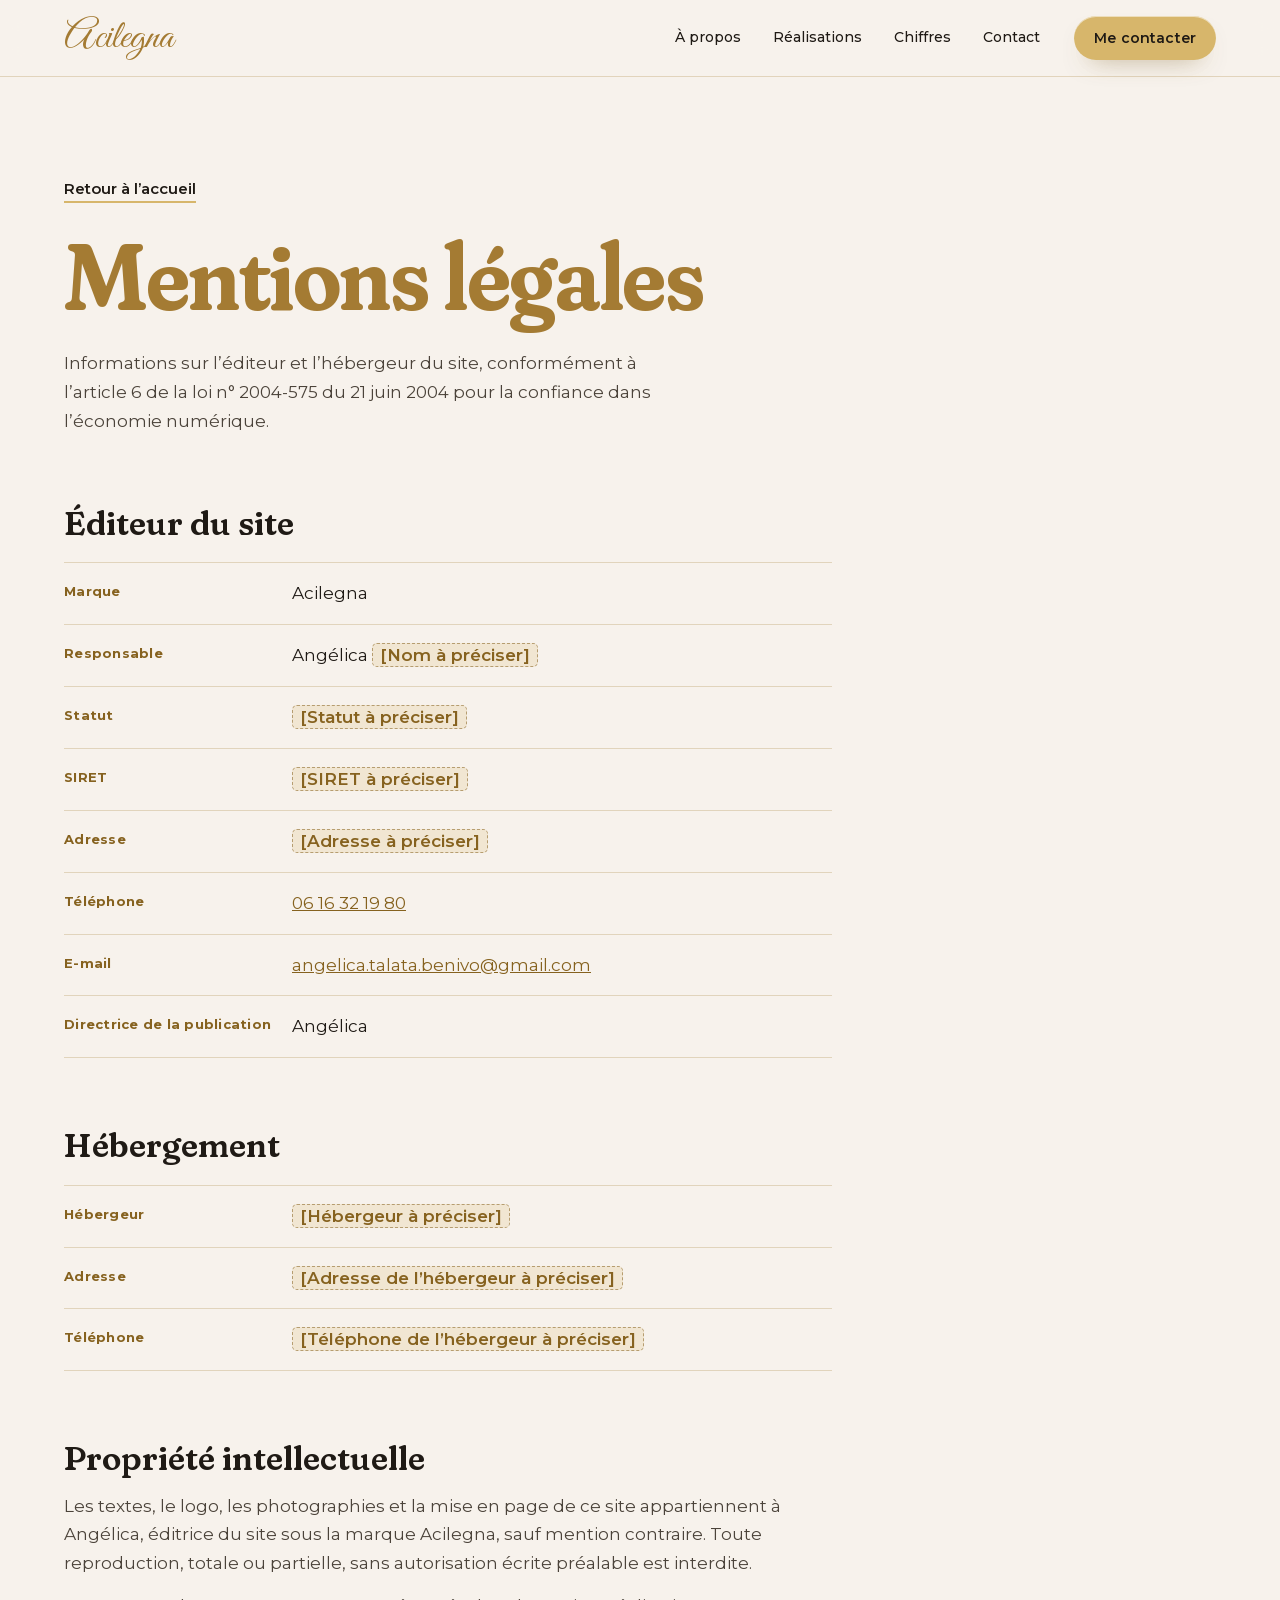
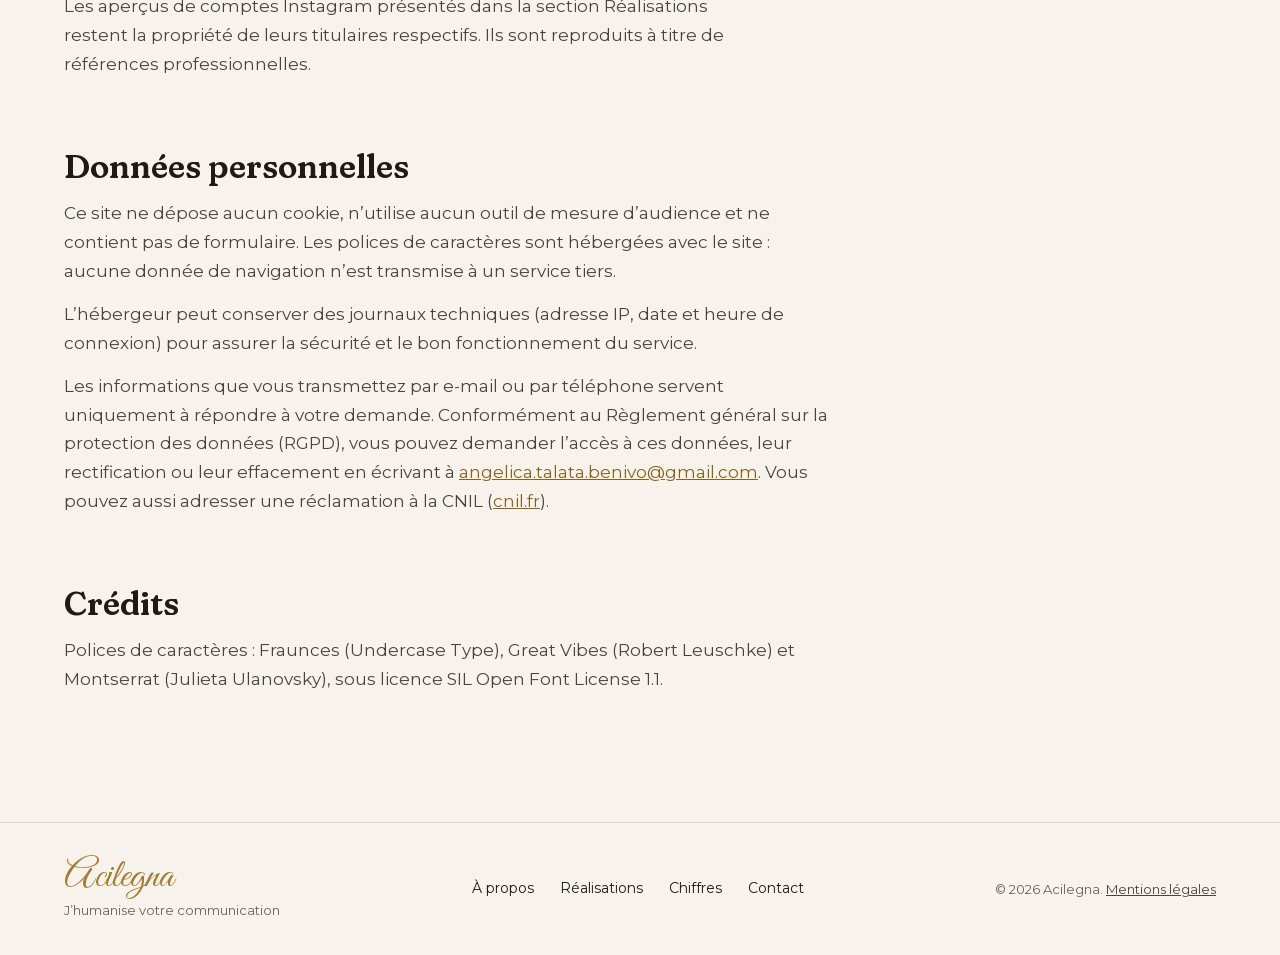
==== site/mentions-legales.html @ 20736555 "Site Acilegna : version de production et maquette de référence - site/ : reproduction de la maquette" ====
<!doctype html>
<html lang="fr">
<head>
<meta charset="utf-8">
<meta name="viewport" content="width=device-width, initial-scale=1">
<title>Mentions légales, Acilegna</title>
<meta name="description" content="Mentions légales du site Acilegna : éditeur, hébergeur, propriété intellectuelle et données personnelles.">
<link rel="canonical" href="https://domaine-a-preciser.example/mentions-legales.html">
<meta name="theme-color" content="#F7F2EC">
<meta property="og:type" content="website">
<meta property="og:locale" content="fr_FR">
<meta property="og:site_name" content="Acilegna">
<meta property="og:title" content="Mentions légales, Acilegna">
<meta property="og:url" content="https://domaine-a-preciser.example/mentions-legales.html">
<meta property="og:image" content="https://domaine-a-preciser.example/assets/img/og-image.jpg">
<meta name="twitter:card" content="summary_large_image">

<link rel="icon" href="favicon.ico" sizes="32x32">
<link rel="icon" href="assets/icons/favicon.svg" type="image/svg+xml">
<link rel="apple-touch-icon" href="assets/icons/apple-touch-icon.png">
<link rel="manifest" href="site.webmanifest">

<link rel="preload" href="assets/fonts/fraunces-latin.woff2" as="font" type="font/woff2" crossorigin>
<link rel="preload" href="assets/fonts/montserrat-latin.woff2" as="font" type="font/woff2" crossorigin>
<link rel="preload" href="assets/fonts/great-vibes-latin.woff2" as="font" type="font/woff2" crossorigin>
<link rel="stylesheet" href="assets/css/acilegna.css">
<script src="assets/js/acilegna.js" defer></script>
</head>
<body>
<div class="ac-root">

<header class="ac-header">
<div class="ac-wrap ac-header-in">
<a class="ac-wordmark" href="index.html">Acilegna</a>
<nav class="ac-nav" aria-label="Navigation principale">
<a href="index.html#a-propos">À propos</a>
<a href="index.html#realisations">Réalisations</a>
<a href="index.html#chiffres">Chiffres</a>
<a href="index.html#contact">Contact</a>
</nav>
<a class="ac-btn ac-btn--sm ac-header-cta" href="index.html#contact">Me contacter</a>
<button class="ac-menu-btn" type="button" aria-expanded="false" aria-controls="ac-menu"><svg width="18" height="18" viewBox="0 0 18 18" aria-hidden="true"><path d="M2 5h14M2 9h14M2 13h14"></path></svg>Menu</button>
</div>
<nav class="ac-menu" id="ac-menu" aria-label="Menu" hidden>
<a href="index.html#a-propos">À propos</a>
<a href="index.html#realisations">Réalisations</a>
<a href="index.html#chiffres">Chiffres</a>
<a href="index.html#contact">Contact</a>
</nav>
</header>

<main class="ac-legal">
<div class="ac-wrap">
<div class="ac-legal-in">
<a class="ac-link" href="index.html">Retour à l’accueil</a>
<h1 class="ac-h2 ac-legal-title">Mentions légales</h1>
<p class="ac-legal-lead">Informations sur l’éditeur et l’hébergeur du site, conformément à l’article&nbsp;6 de la loi n°&nbsp;2004-575 du 21&nbsp;juin 2004 pour la confiance dans l’économie numérique.</p>

<section class="ac-legal-sec" aria-labelledby="ac-legal-editeur">
<h2 id="ac-legal-editeur">Éditeur du site</h2>
<dl class="ac-legal-list">
<div><dt>Marque</dt><dd>Acilegna</dd></div>
<div><dt>Responsable</dt><dd>Angélica <span class="ac-todo">[Nom à préciser]</span></dd></div>
<div><dt>Statut</dt><dd><span class="ac-todo">[Statut à préciser]</span></dd></div>
<div><dt>SIRET</dt><dd><span class="ac-todo">[SIRET à préciser]</span></dd></div>
<div><dt>Adresse</dt><dd><span class="ac-todo">[Adresse à préciser]</span></dd></div>
<div><dt>Téléphone</dt><dd><a href="tel:+33616321980">06 16 32 19 80</a></dd></div>
<div><dt>E-mail</dt><dd><a href="mailto:angelica.talata.benivo@gmail.com">angelica.talata.benivo@gmail.com</a></dd></div>
<div><dt>Directrice de la publication</dt><dd>Angélica</dd></div>
</dl>
</section>

<section class="ac-legal-sec" aria-labelledby="ac-legal-hebergeur">
<h2 id="ac-legal-hebergeur">Hébergement</h2>
<dl class="ac-legal-list">
<div><dt>Hébergeur</dt><dd><span class="ac-todo">[Hébergeur à préciser]</span></dd></div>
<div><dt>Adresse</dt><dd><span class="ac-todo">[Adresse de l’hébergeur à préciser]</span></dd></div>
<div><dt>Téléphone</dt><dd><span class="ac-todo">[Téléphone de l’hébergeur à préciser]</span></dd></div>
</dl>
</section>

<section class="ac-legal-sec" aria-labelledby="ac-legal-propriete">
<h2 id="ac-legal-propriete">Propriété intellectuelle</h2>
<p>Les textes, le logo, les photographies et la mise en page de ce site appartiennent à Angélica, éditrice du site sous la marque Acilegna, sauf mention contraire. Toute reproduction, totale ou partielle, sans autorisation écrite préalable est interdite.</p>
<p>Les aperçus de comptes Instagram présentés dans la section Réalisations restent la propriété de leurs titulaires respectifs. Ils sont reproduits à titre de références professionnelles.</p>
</section>

<section class="ac-legal-sec" aria-labelledby="ac-legal-donnees">
<h2 id="ac-legal-donnees">Données personnelles</h2>
<p>Ce site ne dépose aucun cookie, n’utilise aucun outil de mesure d’audience et ne contient pas de formulaire. Les polices de caractères sont hébergées avec le site&nbsp;: aucune donnée de navigation n’est transmise à un service tiers.</p>
<p>L’hébergeur peut conserver des journaux techniques (adresse IP, date et heure de connexion) pour assurer la sécurité et le bon fonctionnement du service.</p>
<p>Les informations que vous transmettez par e-mail ou par téléphone servent uniquement à répondre à votre demande. Conformément au Règlement général sur la protection des données (RGPD), vous pouvez demander l’accès à ces données, leur rectification ou leur effacement en écrivant à <a href="mailto:angelica.talata.benivo@gmail.com">angelica.talata.benivo@gmail.com</a>. Vous pouvez aussi adresser une réclamation à la CNIL (<a href="https://www.cnil.fr/">cnil.fr</a>).</p>
</section>

<section class="ac-legal-sec" aria-labelledby="ac-legal-credits">
<h2 id="ac-legal-credits">Crédits</h2>
<p>Polices de caractères&nbsp;: Fraunces (Undercase Type), Great Vibes (Robert Leuschke) et Montserrat (Julieta Ulanovsky), sous licence SIL Open Font License&nbsp;1.1.</p>
</section>
</div>
</div>
</main>

<footer class="ac-footer">
<div class="ac-wrap ac-footer-in">
<div>
<a class="ac-wordmark" href="index.html">Acilegna</a>
<p class="ac-footer-tag">J’humanise votre communication</p>
</div>
<nav class="ac-footer-nav" aria-label="Pied de page">
<a href="index.html#a-propos">À propos</a>
<a href="index.html#realisations">Réalisations</a>
<a href="index.html#chiffres">Chiffres</a>
<a href="index.html#contact">Contact</a>
</nav>
<p class="ac-footer-legal">© 2026 Acilegna. <a href="mentions-legales.html" aria-current="page">Mentions légales</a></p>
</div>
</footer>

</div>
</body>
</html>
---- site/assets/css/acilegna.css ----
/* ---------- Polices auto-hébergées (fichiers Google Fonts, licence SIL OFL 1.1) ---------- */
@font-face { font-family: "Fraunces"; font-style: normal; font-weight: 300 800; font-display: swap; src: url(../fonts/fraunces-latin.woff2) format("woff2"); unicode-range: U+0000-00FF, U+0131, U+0152-0153, U+02BB-02BC, U+02C6, U+02DA, U+02DC, U+0304, U+0308, U+0329, U+2000-206F, U+20AC, U+2122, U+2191, U+2193, U+2212, U+2215, U+FEFF, U+FFFD; }
@font-face { font-family: "Fraunces"; font-style: normal; font-weight: 300 800; font-display: swap; src: url(../fonts/fraunces-latin-ext.woff2) format("woff2"); unicode-range: U+0100-02BA, U+02BD-02C5, U+02C7-02CC, U+02CE-02D7, U+02DD-02FF, U+0304, U+0308, U+0329, U+1D00-1DBF, U+1E00-1E9F, U+1EF2-1EFF, U+2020, U+20A0-20AB, U+20AD-20C4, U+2113, U+2C60-2C7F, U+A720-A7FF; }
@font-face { font-family: "Great Vibes"; font-style: normal; font-weight: 400; font-display: swap; src: url(../fonts/great-vibes-latin.woff2) format("woff2"); unicode-range: U+0000-00FF, U+0131, U+0152-0153, U+02BB-02BC, U+02C6, U+02DA, U+02DC, U+0304, U+0308, U+0329, U+2000-206F, U+20AC, U+2122, U+2191, U+2193, U+2212, U+2215, U+FEFF, U+FFFD; }
@font-face { font-family: "Great Vibes"; font-style: normal; font-weight: 400; font-display: swap; src: url(../fonts/great-vibes-latin-ext.woff2) format("woff2"); unicode-range: U+0100-02BA, U+02BD-02C5, U+02C7-02CC, U+02CE-02D7, U+02DD-02FF, U+0304, U+0308, U+0329, U+1D00-1DBF, U+1E00-1E9F, U+1EF2-1EFF, U+2020, U+20A0-20AB, U+20AD-20C4, U+2113, U+2C60-2C7F, U+A720-A7FF; }
@font-face { font-family: "Montserrat"; font-style: normal; font-weight: 400 700; font-display: swap; src: url(../fonts/montserrat-latin.woff2) format("woff2"); unicode-range: U+0000-00FF, U+0131, U+0152-0153, U+02BB-02BC, U+02C6, U+02DA, U+02DC, U+0304, U+0308, U+0329, U+2000-206F, U+20AC, U+2122, U+2191, U+2193, U+2212, U+2215, U+FEFF, U+FFFD; }
@font-face { font-family: "Montserrat"; font-style: normal; font-weight: 400 700; font-display: swap; src: url(../fonts/montserrat-latin-ext.woff2) format("woff2"); unicode-range: U+0100-02BA, U+02BD-02C5, U+02C7-02CC, U+02CE-02D7, U+02DD-02FF, U+0304, U+0308, U+0329, U+1D00-1DBF, U+1E00-1E9F, U+1EF2-1EFF, U+2020, U+20A0-20AB, U+20AD-20C4, U+2113, U+2C60-2C7F, U+A720-A7FF; }

html { scroll-behavior: smooth; }
body { margin: 0; }
a { color: #86621F; }
a:hover { color: #1F1A15; }

/* ---------- Jetons (tokens) ---------- */
.ac-root {
  --creme: #F7F2EC; --ivoire: #FFFDF9; --papier: #F4ECDF;
  --or: #D7B66B; --or-fonce: #C9A55A; --or-titre: #A47B33; --or-texte: #86621F;
  --or-voile: rgba(215, 182, 107, .2); --trait: rgba(164, 123, 51, .26);
  --encre: #1F1A15; --encre-2: #4B433A; --encre-3: #6B6157;
  --f-titre: "Fraunces", Georgia, "Times New Roman", serif;
  --f-script: "Great Vibes", "Snell Roundhand", cursive;
  --f-texte: "Montserrat", system-ui, -apple-system, "Segoe UI", Roboto, sans-serif;
  --wrap: 1240px; --gut: clamp(20px, 5vw, 64px);
  position: relative; overflow-x: clip;
  font-family: var(--f-texte); font-size: 17px; line-height: 1.7;
  color: var(--encre); background: var(--creme);
  -webkit-font-smoothing: antialiased; text-rendering: optimizeLegibility;
}
.ac-root *, .ac-root *::before, .ac-root *::after { box-sizing: border-box; }
:where(.ac-root) :where(h1, h2, h3, p, figure, blockquote, ul, dl, dd) { margin: 0; }
:where(.ac-root) :where(ul) { padding: 0; list-style: none; }
.ac-root ::selection { background: var(--or); color: var(--encre); }
.ac-root :focus-visible { outline: 2px solid var(--or-titre); outline-offset: 3px; border-radius: 6px; }
.ac-root section { scroll-margin-top: 84px; }
.ac-wrap { width: 100%; max-width: calc(var(--wrap) + 2 * var(--gut)); margin: 0 auto; padding-left: var(--gut); padding-right: var(--gut); }
.ac-serif { font-family: var(--f-titre); font-variation-settings: "SOFT" 100, "WONK" 0; }
.ac-script { font-family: var(--f-script); font-weight: 400; line-height: 1; }
.ac-h2 { font-family: var(--f-titre); font-variation-settings: "SOFT" 100, "WONK" 0; font-weight: 650; font-size: clamp(2.6rem, 5.2vw, 4.6rem); line-height: 1; letter-spacing: -.015em; color: var(--or-titre); text-wrap: balance; }
.ac-root picture { display: contents; } /* <picture> n'ajoute aucune boîte : la mise en page reste celle de l'<img> seule */
.ac-todo { padding: 1px 7px; border-radius: 5px; background: var(--or-voile); border: 1px dashed rgba(134, 98, 31, .55); color: var(--or-texte); font-weight: 600; white-space: nowrap; }

/* ---------- Boutons ---------- */
.ac-btn { display: inline-flex; align-items: center; justify-content: center; gap: 10px; min-height: 54px; padding: 0 28px; border: 0; border-radius: 999px; background: var(--or); color: var(--encre); font: 600 15px/1 var(--f-texte); letter-spacing: .01em; text-decoration: none; white-space: nowrap; cursor: pointer; box-shadow: inset 0 1px 0 rgba(255, 255, 255, .55), 0 12px 26px -16px rgba(120, 88, 30, .7); transition: background-color .2s ease, transform .2s ease, box-shadow .2s ease; }
.ac-btn:hover { background: var(--or-fonce); color: var(--encre); transform: translateY(-1px); box-shadow: inset 0 1px 0 rgba(255, 255, 255, .55), 0 18px 32px -16px rgba(120, 88, 30, .75); }
.ac-btn:active { transform: translateY(0); }
.ac-btn--sm { min-height: 44px; padding: 0 20px; font-size: 14px; }
.ac-link { display: inline-flex; align-items: center; min-height: 44px; font-size: 15px; font-weight: 600; color: var(--encre); text-decoration: underline; text-decoration-color: var(--or); text-decoration-thickness: 2px; text-underline-offset: 7px; transition: color .2s ease, text-underline-offset .2s ease; }
.ac-link:hover { color: var(--or-texte); text-underline-offset: 4px; }

/* ---------- En-tête ---------- */
.ac-header { position: sticky; top: 0; z-index: 40; background: rgba(247, 242, 236, .84); -webkit-backdrop-filter: blur(14px) saturate(1.2); backdrop-filter: blur(14px) saturate(1.2); border-bottom: 1px solid var(--trait); }
.ac-header-in { display: flex; align-items: center; gap: 20px; min-height: 76px; }
.ac-wordmark { font-family: var(--f-script); font-size: 40px; line-height: 1; color: var(--or-titre); text-decoration: none; padding: 4px 0; }
.ac-wordmark:hover { color: var(--or-texte); }
.ac-nav { display: flex; gap: 4px; margin-left: auto; }
.ac-nav a { padding: 12px 14px; border-radius: 999px; font-size: 14px; font-weight: 500; color: var(--encre); text-decoration: none; transition: background-color .2s ease, color .2s ease; }
.ac-nav a:hover { color: var(--encre); background: var(--or-voile); }
.ac-menu-btn { display: none; align-items: center; gap: 10px; min-height: 44px; margin-left: auto; padding: 0 16px; border-radius: 999px; border: 1px solid var(--trait); background: var(--ivoire); font: 600 14px/1 var(--f-texte); color: var(--encre); cursor: pointer; }
.ac-menu-btn svg { fill: none; stroke: currentColor; stroke-width: 1.8; stroke-linecap: round; }
.ac-menu { display: grid; padding: 4px var(--gut) 20px; border-top: 1px solid var(--trait); }
.ac-menu a { padding: 14px 0; border-bottom: 1px solid var(--trait); font-family: var(--f-titre); font-variation-settings: "SOFT" 100; font-weight: 500; font-size: 24px; color: var(--encre); text-decoration: none; }

/* ---------- Héros ---------- */
.ac-hero { position: relative; overflow: hidden; }
.ac-hero-grid { display: grid; grid-template-columns: minmax(0, 1.08fr) minmax(0, 1fr); gap: 32px; min-height: 780px; }
.ac-hero-copy { align-self: center; padding: 64px 0 96px; }
.ac-hero-hello { font-size: clamp(2.3rem, 3.6vw, 3.3rem); color: var(--encre); }
.ac-hero-name { margin-top: -.08em; font-family: var(--f-titre); font-variation-settings: "SOFT" 100, "WONK" 0; font-weight: 650; font-size: clamp(4.6rem, 11vw, 9.6rem); line-height: .95; letter-spacing: -.03em; color: var(--or-titre); }
.ac-hero-tagline { margin-top: 22px; font-family: var(--f-titre); font-variation-settings: "SOFT" 100, "WONK" 0; font-weight: 500; font-size: clamp(1.6rem, 2.6vw, 2.3rem); line-height: 1.15; color: var(--encre); }
.ac-hero-lead { margin-top: 18px; max-width: 33rem; font-size: 18px; line-height: 1.65; color: var(--encre-2); text-wrap: pretty; }
.ac-hero-actions { margin-top: 36px; display: flex; flex-wrap: wrap; align-items: center; gap: 14px 30px; }
.ac-hero-visual { position: relative; min-height: 680px; }
.ac-ring-box { position: absolute; z-index: 1; left: 50%; top: 44%; width: min(560px, 94%); aspect-ratio: 1; translate: -50% -50%; }
.ac-ring-box--front { z-index: 3; pointer-events: none; }
.ac-ring-box--front::before { display: none; }
.ac-ring-box::before { content: ""; position: absolute; inset: 8%; border-radius: 50%; background: radial-gradient(closest-side, rgba(255, 253, 249, .95), rgba(255, 253, 249, 0)); }
.ac-ring { position: absolute; inset: 0; border-radius: 50%; border: 2px solid var(--or); box-shadow: inset 0 0 0 8px var(--creme), inset 0 0 0 9.5px var(--or); translate: calc(var(--mx, 0) * -5px) calc(var(--my, 0) * -4px); transition: translate .2s linear; }
.ac-pearls { position: absolute; inset: 0; pointer-events: none; }
.ac-pearls--back { z-index: 1; translate: calc(var(--mx, 0) * -12px) calc(var(--my, 0) * -9px); }
.ac-pearls--front { z-index: 3; translate: calc(var(--mx, 0) * 20px) calc(var(--my, 0) * 15px); }
.ac-pearl { position: absolute; aspect-ratio: 1; border-radius: 50%; scale: 1.45; background: radial-gradient(circle at 34% 30%, #FFF8E4 0 9%, #ECD599 25%, #D3AF5D 58%, #A27A30 100%); box-shadow: 0 1px 2px rgba(110, 80, 25, .32); }
.ac-portrait { position: absolute; z-index: 2; bottom: 0; left: 50%; translate: -50% 0; height: min(700px, 96%); width: auto; max-width: none; aspect-ratio: 567 / 947; filter: drop-shadow(0 20px 30px rgba(80, 60, 30, .16)); }

/* ---------- Clients ---------- */
.ac-clients { position: relative; z-index: 3; background: var(--ivoire); border-top: 1px solid var(--trait); border-bottom: 1px solid var(--trait); }
.ac-clients-in { display: flex; flex-wrap: wrap; align-items: center; gap: 12px 44px; padding-top: 26px; padding-bottom: 26px; }
.ac-clients-label { font-size: 13px; font-weight: 600; letter-spacing: .03em; color: var(--encre-3); }
.ac-clients-list { display: flex; flex-wrap: wrap; align-items: center; row-gap: 8px; }
.ac-clients-list li { display: inline-flex; align-items: center; font-family: var(--f-titre); font-variation-settings: "SOFT" 100, "WONK" 0; font-weight: 500; font-size: 21px; line-height: 1.3; color: var(--encre); }
.ac-clients-list li + li::before { content: ""; width: 9px; height: 9px; margin: 0 22px; border-radius: 50%; background: radial-gradient(circle at 34% 30%, #FFF8E4 0 12%, #E2C57F 40%, #A27A30 100%); }

/* ---------- À propos ---------- */
.ac-about { padding: clamp(84px, 11vw, 150px) 0; }
.ac-about-grid { display: grid; grid-template-columns: minmax(0, 7fr) minmax(0, 5fr); gap: clamp(40px, 6vw, 96px); align-items: start; }
.ac-flip { appearance: none; -webkit-appearance: none; display: inline-grid; margin: 0; padding: 0; border: 0; background: none; font: inherit; font-variation-settings: inherit; letter-spacing: inherit; line-height: inherit; color: inherit; cursor: pointer; perspective: 700px; vertical-align: baseline; }
.ac-flip-in { display: grid; transform-style: preserve-3d; transition: transform .75s cubic-bezier(.3, 1.35, .5, 1); }
.ac-flip-face { grid-area: 1 / 1; -webkit-backface-visibility: hidden; backface-visibility: hidden; text-decoration: underline; text-decoration-color: var(--or); text-decoration-thickness: 3px; text-underline-offset: 10px; }
.ac-flip-back { transform: rotateX(180deg); color: var(--encre); }
.ac-flip:hover .ac-flip-in, .ac-flip:focus-visible .ac-flip-in, .ac-flip[aria-pressed="true"] .ac-flip-in { transform: rotateX(180deg); }
.ac-flip-hint { margin-top: 14px; font-size: 1.9rem; color: var(--encre-3); }
.ac-prose { margin-top: 40px; display: grid; gap: 18px; max-width: 38rem; color: var(--encre-2); text-wrap: pretty; }
.ac-quote { margin-top: 40px; padding-top: 30px; border-top: 1px solid var(--trait); max-width: 40rem; }
.ac-quote p { font-family: var(--f-titre); font-variation-settings: "SOFT" 100, "WONK" 0; font-weight: 400; font-size: clamp(1.4rem, 2.2vw, 1.9rem); line-height: 1.38; color: var(--encre); text-wrap: pretty; }
.ac-about-visual { position: relative; margin-top: 24px; aspect-ratio: 5 / 5.6; }
.ac-about-aside { position: absolute; left: 2%; top: 0; font-size: clamp(2.2rem, 3vw, 2.8rem); color: var(--encre); }
.ac-typewriter { position: absolute; left: 0; bottom: 0; width: 100%; height: auto; aspect-ratio: 739 / 600; mix-blend-mode: multiply; }
.ac-stickers { position: absolute; inset: 0; }
.ac-sticker { position: absolute; padding: 9px 16px 10px; border-radius: 4px; background: var(--ivoire); border: 1px solid rgba(164, 123, 51, .22); box-shadow: 0 8px 16px -10px rgba(80, 60, 30, .45); font-size: 14px; font-weight: 600; line-height: 1.3; white-space: nowrap; color: var(--encre); rotate: var(--r, 0deg); transition: rotate .35s cubic-bezier(.3, 1.4, .5, 1), translate .35s ease; }
.ac-sticker::before { content: ""; position: absolute; left: 50%; top: -9px; width: 44px; height: 17px; translate: -50% 0; rotate: -4deg; background: rgba(215, 182, 107, .5); border-left: 1px dashed rgba(255, 255, 255, .6); border-right: 1px dashed rgba(255, 255, 255, .6); }
.ac-sticker:hover { rotate: 0deg; translate: 0 -4px; }

/* ---------- Réalisations ---------- */
.ac-work { position: relative; padding: clamp(84px, 10vw, 140px) 0 clamp(70px, 8vw, 110px); background: #F4ECDF url(../img/texture-papier.jpg) repeat; background-image: image-set(url(../img/texture-papier.avif) type("image/avif"), url(../img/texture-papier.webp) type("image/webp"), url(../img/texture-papier.jpg) type("image/jpeg")); background-size: 512px 512px; border-top: 1px solid var(--trait); }
.ac-work-head { display: grid; grid-template-columns: minmax(0, 1fr) minmax(0, 29rem); gap: 28px 64px; align-items: end; }
.ac-work-titles { position: relative; padding-bottom: clamp(36px, 4vw, 54px); }
.ac-work-title { font-size: clamp(3.2rem, 7.4vw, 6.6rem); }
.ac-work-script { position: absolute; left: clamp(4px, 1vw, 16px); bottom: 0; font-size: clamp(2.4rem, 4.4vw, 4.1rem); color: var(--encre); rotate: -5deg; transform-origin: 0 100%; pointer-events: none; }
.ac-work-intro { color: var(--encre-2); text-wrap: pretty; }
.ac-line { position: relative; margin-top: clamp(64px, 8vw, 104px); }
.ac-rope { position: absolute; left: 0; right: 0; top: 26px; height: 7px; border-radius: 4px; background: repeating-linear-gradient(118deg, #B5966F 0 4px, #8C6E50 4px 6px, #A2835F 6px 10px); box-shadow: 0 5px 6px -3px rgba(70, 50, 30, .3); }
.ac-prints { position: relative; display: grid; grid-template-columns: repeat(5, minmax(0, 1fr)); gap: clamp(18px, 2.4vw, 34px); }
.ac-print { position: relative; padding-top: 6px; }
.ac-pin { position: absolute; left: 50%; top: 0; z-index: 2; width: 22px; height: 62px; translate: -50% 0; filter: drop-shadow(0 3px 2px rgba(60, 40, 20, .3)); }
.ac-print-photo { position: relative; margin-top: 18px; padding: 10px 10px 12px; background: #FFFFFF; box-shadow: 0 2px 4px rgba(60, 45, 25, .1), 0 20px 34px -18px rgba(60, 45, 25, .5); transform-origin: 50% 0; rotate: var(--r, 0deg); }
.ac-print:hover .ac-print-photo { animation: ac-swing 1.3s ease-in-out; }
@keyframes ac-swing { 0% { rotate: var(--r, 0deg); } 22% { rotate: calc(var(--r, 0deg) + 4deg); } 50% { rotate: calc(var(--r, 0deg) - 3deg); } 76% { rotate: calc(var(--r, 0deg) + 1.2deg); } 100% { rotate: var(--r, 0deg); } }
.ac-print-photo img { display: block; width: 100%; height: auto; aspect-ratio: 4 / 5; object-fit: cover; object-position: 50% 0; }
.ac-print figcaption { margin-top: 22px; padding: 0 4px; }
.ac-print-name { font-family: var(--f-titre); font-variation-settings: "SOFT" 100, "WONK" 0; font-weight: 600; font-size: 22px; line-height: 1.15; color: var(--encre); }
.ac-print-goal { margin-top: 8px; font-size: 14px; line-height: 1.55; color: var(--encre-2); }
.ac-print-goal strong { display: block; margin-bottom: 2px; font-size: 12px; font-weight: 700; letter-spacing: .03em; color: var(--or-texte); }

/* ---------- Chiffres ---------- */
.ac-stats { padding: clamp(84px, 10vw, 140px) 0; border-top: 1px solid var(--trait); }
.ac-stats-head { display: flex; flex-wrap: wrap; align-items: end; justify-content: space-between; gap: 18px 48px; }
.ac-stats-intro { max-width: 29rem; color: var(--encre-2); text-wrap: pretty; }
.ac-stats-grid { margin-top: 52px; display: grid; grid-template-columns: repeat(auto-fit, minmax(min(100%, 320px), 1fr)); gap: 24px; }
.ac-stat { display: flex; flex-direction: column; padding: 30px 30px 28px; border-radius: 22px; background: var(--ivoire); border: 1px solid rgba(215, 182, 107, .5); box-shadow: 0 26px 44px -34px rgba(80, 60, 30, .5); }
.ac-stat-client { font-family: var(--f-titre); font-variation-settings: "SOFT" 100, "WONK" 0; font-weight: 600; font-size: 21px; line-height: 1.2; color: var(--encre); }
.ac-stat-main { margin-top: 26px; display: flex; flex-wrap: wrap; align-items: baseline; gap: 6px 12px; }
.ac-stat-num { font-family: var(--f-titre); font-variation-settings: "SOFT" 100, "WONK" 0; font-weight: 650; font-size: clamp(3rem, 4.6vw, 4.3rem); line-height: 1; letter-spacing: -.02em; color: var(--or-titre); }
.ac-stat-unit { font-size: 16px; font-weight: 600; color: var(--encre-2); }
.ac-trend { display: inline-flex; align-items: center; gap: 5px; margin-top: 14px; padding: 6px 11px; border-radius: 999px; background: var(--or-voile); color: var(--or-texte); font-size: 13px; font-weight: 700; line-height: 1; align-self: flex-start; }
.ac-trend svg { fill: none; stroke: currentColor; stroke-width: 1.8; stroke-linecap: round; stroke-linejoin: round; }
.ac-stat-list { margin-top: 24px; padding-top: 20px; border-top: 1px solid var(--trait); display: grid; grid-template-columns: repeat(2, minmax(0, 1fr)); gap: 16px 20px; }
.ac-stat-list dt { font-size: 13px; font-weight: 500; color: var(--encre-3); }
.ac-stat-list dd { margin-top: 4px; display: flex; flex-wrap: wrap; align-items: baseline; gap: 2px 8px; font-family: var(--f-titre); font-variation-settings: "SOFT" 100, "WONK" 0; font-weight: 600; font-size: 25px; line-height: 1.1; color: var(--encre); }
.ac-stat-list dd span { font-family: var(--f-texte); font-size: 12px; font-weight: 700; color: var(--or-texte); }
.ac-stat-best { margin-top: auto; padding-top: 22px; font-size: 14px; line-height: 1.5; color: var(--encre-2); }
.ac-stat-best strong { color: var(--encre); }
.ac-stats-note { margin-top: 26px; font-size: 13px; color: var(--encre-3); }

/* ---------- Contact ---------- */
.ac-contact { padding: clamp(84px, 10vw, 140px) 0; background: var(--ivoire); border-top: 1px solid var(--trait); }
.ac-contact-grid { display: grid; grid-template-columns: minmax(0, 7fr) minmax(0, 4fr); gap: clamp(40px, 6vw, 96px); align-items: center; }
.ac-contact-title { font-size: clamp(3.2rem, 7.4vw, 6.6rem); }
.ac-contact-script { margin-top: 10px; font-size: clamp(2rem, 3.4vw, 3.1rem); line-height: 1.15; color: var(--encre); }
.ac-contact-text { margin-top: 26px; max-width: 34rem; color: var(--encre-2); text-wrap: pretty; }
.ac-contact-list { margin-top: 34px; max-width: 44rem; border-top: 1px solid var(--trait); }
.ac-contact-list li { display: flex; flex-wrap: wrap; align-items: center; gap: 6px 20px; padding: 18px 0; border-bottom: 1px solid var(--trait); }
.ac-contact-k { flex: 0 0 7rem; font-size: 13px; font-weight: 700; letter-spacing: .02em; color: var(--or-texte); }
.ac-contact-v { min-width: 0; font-family: var(--f-titre); font-variation-settings: "SOFT" 100, "WONK" 0; font-weight: 500; font-size: clamp(1.15rem, 1.8vw, 1.45rem); line-height: 1.3; color: var(--encre); text-decoration: none; overflow-wrap: anywhere; }
.ac-contact-v:hover { color: var(--or-texte); }
.ac-copy { margin-left: auto; min-height: 44px; padding: 0 16px; border-radius: 999px; border: 1px solid var(--trait); background: transparent; font: 600 13px/1 var(--f-texte); color: var(--encre-2); cursor: pointer; transition: border-color .2s ease, color .2s ease; }
.ac-copy:hover { border-color: var(--or-titre); color: var(--encre); }
.ac-contact-cta { margin-top: 36px; }
.ac-contact-visual { position: relative; display: grid; place-items: center; }
.ac-contact-visual::before { content: ""; position: absolute; width: min(420px, 100%); aspect-ratio: 1; border-radius: 50%; background: radial-gradient(closest-side, rgba(247, 242, 236, .95), rgba(247, 242, 236, 0)); }
.ac-contact-visual img { position: relative; width: min(305px, 80%); height: auto; }

/* ---------- Pied de page ---------- */
.ac-footer { border-top: 1px solid var(--trait); background: var(--creme); }
.ac-footer-in { display: flex; flex-wrap: wrap; align-items: center; justify-content: space-between; gap: 18px 40px; padding-top: 34px; padding-bottom: 34px; }
.ac-footer-tag { margin-top: 2px; font-size: 13px; color: var(--encre-3); }
.ac-footer-nav { display: flex; flex-wrap: wrap; gap: 2px; }
.ac-footer-nav a { padding: 12px; font-size: 14px; color: var(--encre); text-decoration: none; border-radius: 8px; }
.ac-footer-nav a:hover { background: var(--or-voile); color: var(--encre); }
.ac-footer-legal { font-size: 13px; color: var(--encre-3); }
.ac-footer-legal a { color: var(--encre-2); }

/* ---------- Mentions légales ---------- */
.ac-legal { padding: clamp(56px, 7vw, 96px) 0 clamp(84px, 10vw, 140px); }
.ac-legal-in { max-width: 48rem; }
.ac-legal-title { margin-top: 18px; font-size: clamp(3.2rem, 7.4vw, 6.6rem); }
.ac-legal-lead { margin-top: 26px; max-width: 38rem; color: var(--encre-2); text-wrap: pretty; }
.ac-legal-sec { margin-top: clamp(48px, 6vw, 68px); }
.ac-legal-sec h2 { font-family: var(--f-titre); font-variation-settings: "SOFT" 100, "WONK" 0; font-weight: 600; font-size: clamp(1.6rem, 2.6vw, 2.1rem); line-height: 1.15; color: var(--encre); }
.ac-legal-sec p { margin-top: 14px; color: var(--encre-2); text-wrap: pretty; }
.ac-legal-list { margin-top: 20px; border-top: 1px solid var(--trait); }
.ac-legal-list div { display: grid; grid-template-columns: 13rem minmax(0, 1fr); gap: 4px 20px; padding: 16px 0; border-bottom: 1px solid var(--trait); }
.ac-legal-list dt { font-size: 13px; font-weight: 700; letter-spacing: .02em; line-height: 1.9; color: var(--or-texte); }
.ac-legal-list dd { color: var(--encre); overflow-wrap: anywhere; }

/* ---------- Responsive ---------- */
.ac-menu[hidden] { display: none !important; }
@media (min-width: 761px) { .ac-menu { display: none; } }
@media (max-width: 1023px) {
  .ac-hero-grid { grid-template-columns: minmax(0, 1fr); gap: 0; min-height: 0; }
  .ac-hero-copy { padding: 56px 0 28px; }
  .ac-hero-visual { min-height: 0; height: clamp(440px, 112vw, 660px); }
  .ac-ring-box { top: 46%; width: min(540px, 88%); }
  .ac-portrait { height: 94%; }
  .ac-about-grid, .ac-contact-grid, .ac-work-head { grid-template-columns: minmax(0, 1fr); }
  .ac-about-visual { width: 100%; max-width: 520px; margin: 8px auto 0; }
  .ac-prints { display: flex; gap: 22px; overflow-x: auto; scroll-snap-type: x mandatory; scrollbar-width: none; margin: 0 calc(var(--gut) * -1); padding: 0 var(--gut) 16px; }
  .ac-prints::-webkit-scrollbar { display: none; }
  .ac-print { flex: 0 0 min(68vw, 290px); scroll-snap-align: center; }
  .ac-clients-list { display: grid; grid-template-columns: repeat(3, minmax(0, 1fr)); gap: 8px 16px; width: 100%; }
  .ac-clients-list li::before, .ac-clients-list li + li::before { content: ""; flex: none; width: 8px; height: 8px; margin: 0 10px 0 0; border-radius: 50%; background: radial-gradient(circle at 34% 30%, #FFF8E4 0 12%, #E2C57F 40%, #A27A30 100%); }
  .ac-contact-visual { order: -1; justify-items: start; }
  .ac-contact-visual::before { display: none; }
  .ac-contact-visual img { width: min(220px, 60%); }
}
@media (max-width: 760px) {
  .ac-root { font-size: 16px; }
  .ac-nav, .ac-header-cta { display: none; }
  .ac-menu-btn { display: inline-flex; }
  .ac-header-in { min-height: 68px; }
  .ac-wordmark { font-size: 34px; }
  .ac-hero-actions .ac-btn { width: 100%; }
  .ac-clients-in { gap: 12px; }
  .ac-clients-list { grid-template-columns: repeat(2, minmax(0, 1fr)); }
  .ac-clients-list li { font-size: 17px; }
  .ac-stat { padding: 26px 22px 24px; }
  .ac-contact-k { flex-basis: 100%; }
  .ac-copy { margin-left: 0; }
  .ac-legal-list div { grid-template-columns: minmax(0, 1fr); }
}
@media (prefers-reduced-motion: reduce) {
  html { scroll-behavior: auto; }
  .ac-print:hover .ac-print-photo { animation: none; }
  .ac-flip-in, .ac-sticker, .ac-ring { transition: none; }
  .ac-pearls--back, .ac-pearls--front, .ac-ring { translate: none; }
}
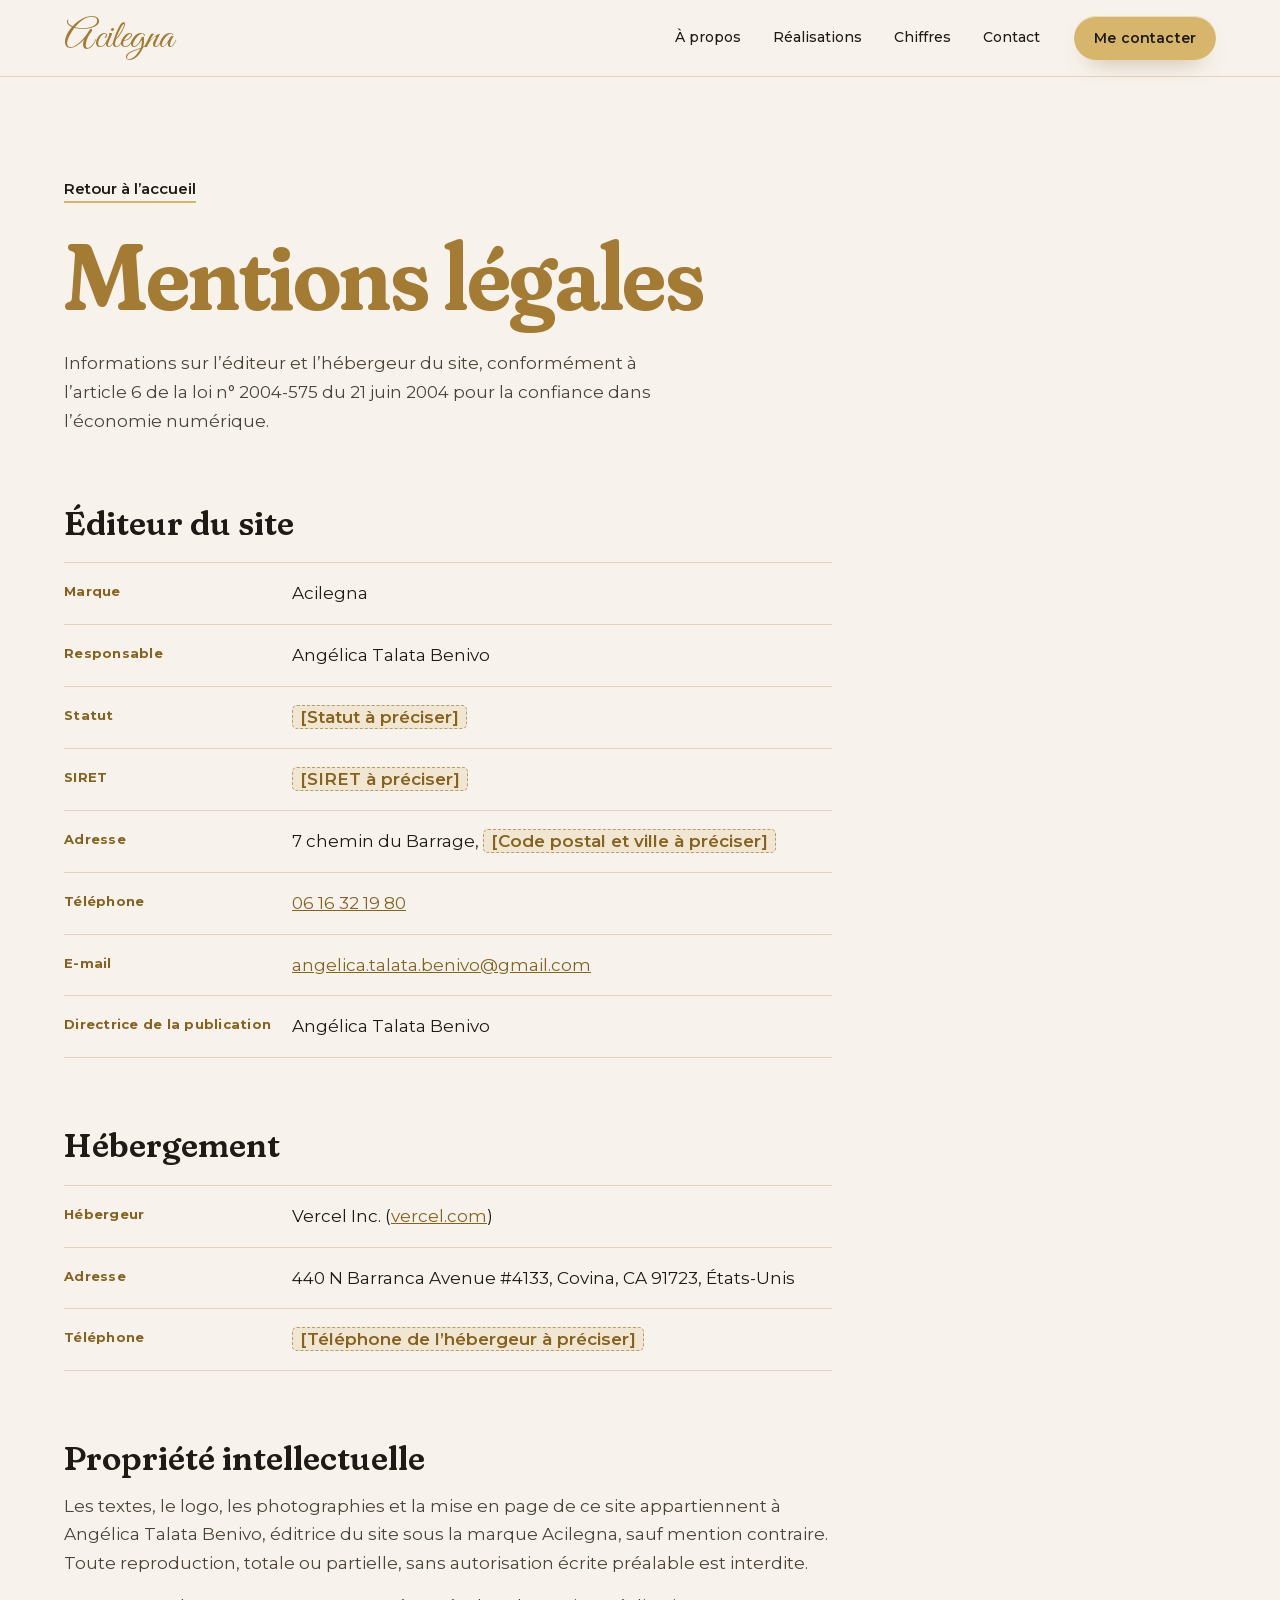
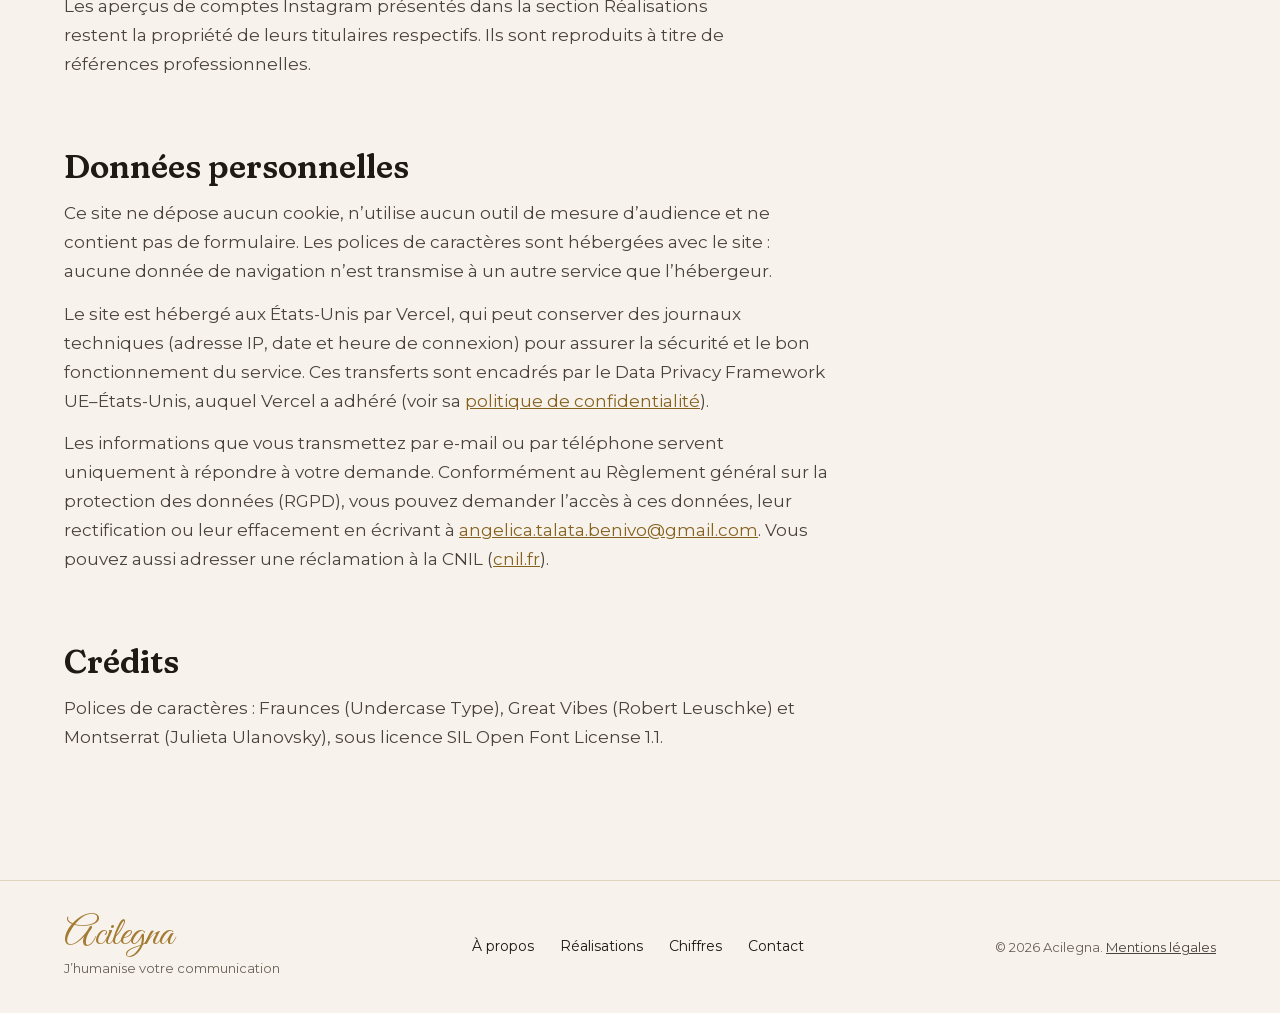
==== commit 0560509b: "Déploiement Vercel et mentions légales complétées - vercel.json : publie site/ (preset Other, sans b" ====
--- a/site/mentions-legales.html
+++ b/site/mentions-legales.html
@@ -31,28 +31,28 @@
 
 <header class="ac-header">
 <div class="ac-wrap ac-header-in">
-<a class="ac-wordmark" href="index.html">Acilegna</a>
+<a class="ac-wordmark" href="/">Acilegna</a>
 <nav class="ac-nav" aria-label="Navigation principale">
-<a href="index.html#a-propos">À propos</a>
-<a href="index.html#realisations">Réalisations</a>
-<a href="index.html#chiffres">Chiffres</a>
-<a href="index.html#contact">Contact</a>
+<a href="/#a-propos">À propos</a>
+<a href="/#realisations">Réalisations</a>
+<a href="/#chiffres">Chiffres</a>
+<a href="/#contact">Contact</a>
 </nav>
-<a class="ac-btn ac-btn--sm ac-header-cta" href="index.html#contact">Me contacter</a>
+<a class="ac-btn ac-btn--sm ac-header-cta" href="/#contact">Me contacter</a>
 <button class="ac-menu-btn" type="button" aria-expanded="false" aria-controls="ac-menu"><svg width="18" height="18" viewBox="0 0 18 18" aria-hidden="true"><path d="M2 5h14M2 9h14M2 13h14"></path></svg>Menu</button>
 </div>
 <nav class="ac-menu" id="ac-menu" aria-label="Menu" hidden>
-<a href="index.html#a-propos">À propos</a>
-<a href="index.html#realisations">Réalisations</a>
-<a href="index.html#chiffres">Chiffres</a>
-<a href="index.html#contact">Contact</a>
+<a href="/#a-propos">À propos</a>
+<a href="/#realisations">Réalisations</a>
+<a href="/#chiffres">Chiffres</a>
+<a href="/#contact">Contact</a>
 </nav>
 </header>
 
 <main class="ac-legal">
 <div class="ac-wrap">
 <div class="ac-legal-in">
-<a class="ac-link" href="index.html">Retour à l’accueil</a>
+<a class="ac-link" href="/">Retour à l’accueil</a>
 <h1 class="ac-h2 ac-legal-title">Mentions légales</h1>
 <p class="ac-legal-lead">Informations sur l’éditeur et l’hébergeur du site, conformément à l’article&nbsp;6 de la loi n°&nbsp;2004-575 du 21&nbsp;juin 2004 pour la confiance dans l’économie numérique.</p>
 
@@ -60,35 +60,35 @@
 <h2 id="ac-legal-editeur">Éditeur du site</h2>
 <dl class="ac-legal-list">
 <div><dt>Marque</dt><dd>Acilegna</dd></div>
-<div><dt>Responsable</dt><dd>Angélica <span class="ac-todo">[Nom à préciser]</span></dd></div>
+<div><dt>Responsable</dt><dd>Angélica Talata Benivo</dd></div>
 <div><dt>Statut</dt><dd><span class="ac-todo">[Statut à préciser]</span></dd></div>
 <div><dt>SIRET</dt><dd><span class="ac-todo">[SIRET à préciser]</span></dd></div>
-<div><dt>Adresse</dt><dd><span class="ac-todo">[Adresse à préciser]</span></dd></div>
+<div><dt>Adresse</dt><dd>7 chemin du Barrage, <span class="ac-todo">[Code postal et ville à préciser]</span></dd></div>
 <div><dt>Téléphone</dt><dd><a href="tel:+33616321980">06 16 32 19 80</a></dd></div>
 <div><dt>E-mail</dt><dd><a href="mailto:angelica.talata.benivo@gmail.com">angelica.talata.benivo@gmail.com</a></dd></div>
-<div><dt>Directrice de la publication</dt><dd>Angélica</dd></div>
+<div><dt>Directrice de la publication</dt><dd>Angélica Talata Benivo</dd></div>
 </dl>
 </section>
 
 <section class="ac-legal-sec" aria-labelledby="ac-legal-hebergeur">
 <h2 id="ac-legal-hebergeur">Hébergement</h2>
 <dl class="ac-legal-list">
-<div><dt>Hébergeur</dt><dd><span class="ac-todo">[Hébergeur à préciser]</span></dd></div>
-<div><dt>Adresse</dt><dd><span class="ac-todo">[Adresse de l’hébergeur à préciser]</span></dd></div>
+<div><dt>Hébergeur</dt><dd>Vercel Inc. (<a href="https://vercel.com/">vercel.com</a>)</dd></div>
+<div><dt>Adresse</dt><dd>440 N Barranca Avenue #4133, Covina, CA 91723, États-Unis</dd></div>
 <div><dt>Téléphone</dt><dd><span class="ac-todo">[Téléphone de l’hébergeur à préciser]</span></dd></div>
 </dl>
 </section>
 
 <section class="ac-legal-sec" aria-labelledby="ac-legal-propriete">
 <h2 id="ac-legal-propriete">Propriété intellectuelle</h2>
-<p>Les textes, le logo, les photographies et la mise en page de ce site appartiennent à Angélica, éditrice du site sous la marque Acilegna, sauf mention contraire. Toute reproduction, totale ou partielle, sans autorisation écrite préalable est interdite.</p>
+<p>Les textes, le logo, les photographies et la mise en page de ce site appartiennent à Angélica Talata Benivo, éditrice du site sous la marque Acilegna, sauf mention contraire. Toute reproduction, totale ou partielle, sans autorisation écrite préalable est interdite.</p>
 <p>Les aperçus de comptes Instagram présentés dans la section Réalisations restent la propriété de leurs titulaires respectifs. Ils sont reproduits à titre de références professionnelles.</p>
 </section>
 
 <section class="ac-legal-sec" aria-labelledby="ac-legal-donnees">
 <h2 id="ac-legal-donnees">Données personnelles</h2>
-<p>Ce site ne dépose aucun cookie, n’utilise aucun outil de mesure d’audience et ne contient pas de formulaire. Les polices de caractères sont hébergées avec le site&nbsp;: aucune donnée de navigation n’est transmise à un service tiers.</p>
-<p>L’hébergeur peut conserver des journaux techniques (adresse IP, date et heure de connexion) pour assurer la sécurité et le bon fonctionnement du service.</p>
+<p>Ce site ne dépose aucun cookie, n’utilise aucun outil de mesure d’audience et ne contient pas de formulaire. Les polices de caractères sont hébergées avec le site&nbsp;: aucune donnée de navigation n’est transmise à un autre service que l’hébergeur.</p>
+<p>Le site est hébergé aux États-Unis par Vercel, qui peut conserver des journaux techniques (adresse IP, date et heure de connexion) pour assurer la sécurité et le bon fonctionnement du service. Ces transferts sont encadrés par le Data Privacy Framework UE–États-Unis, auquel Vercel a adhéré (voir sa <a href="https://vercel.com/legal/privacy-policy">politique de confidentialité</a>).</p>
 <p>Les informations que vous transmettez par e-mail ou par téléphone servent uniquement à répondre à votre demande. Conformément au Règlement général sur la protection des données (RGPD), vous pouvez demander l’accès à ces données, leur rectification ou leur effacement en écrivant à <a href="mailto:angelica.talata.benivo@gmail.com">angelica.talata.benivo@gmail.com</a>. Vous pouvez aussi adresser une réclamation à la CNIL (<a href="https://www.cnil.fr/">cnil.fr</a>).</p>
 </section>
 
@@ -103,14 +103,14 @@
 <footer class="ac-footer">
 <div class="ac-wrap ac-footer-in">
 <div>
-<a class="ac-wordmark" href="index.html">Acilegna</a>
+<a class="ac-wordmark" href="/">Acilegna</a>
 <p class="ac-footer-tag">J’humanise votre communication</p>
 </div>
 <nav class="ac-footer-nav" aria-label="Pied de page">
-<a href="index.html#a-propos">À propos</a>
-<a href="index.html#realisations">Réalisations</a>
-<a href="index.html#chiffres">Chiffres</a>
-<a href="index.html#contact">Contact</a>
+<a href="/#a-propos">À propos</a>
+<a href="/#realisations">Réalisations</a>
+<a href="/#chiffres">Chiffres</a>
+<a href="/#contact">Contact</a>
 </nav>
 <p class="ac-footer-legal">© 2026 Acilegna. <a href="mentions-legales.html" aria-current="page">Mentions légales</a></p>
 </div>
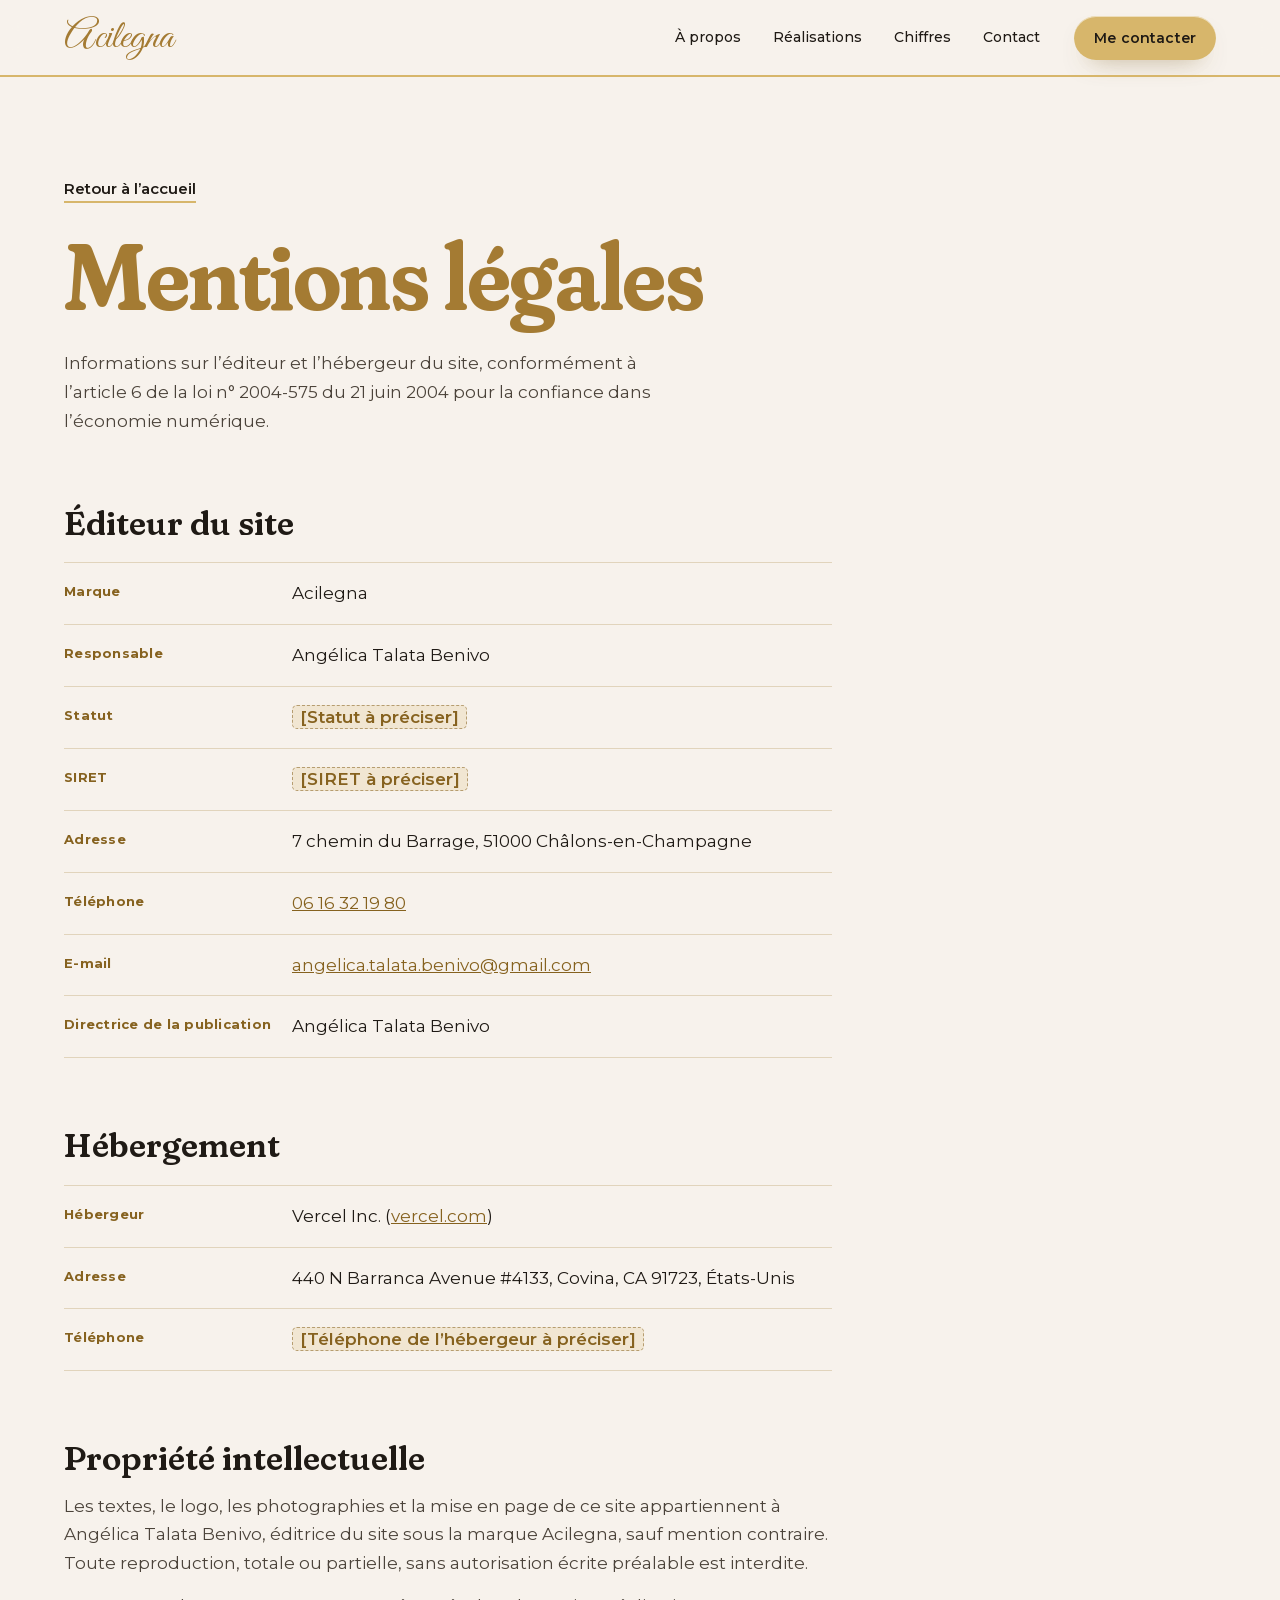
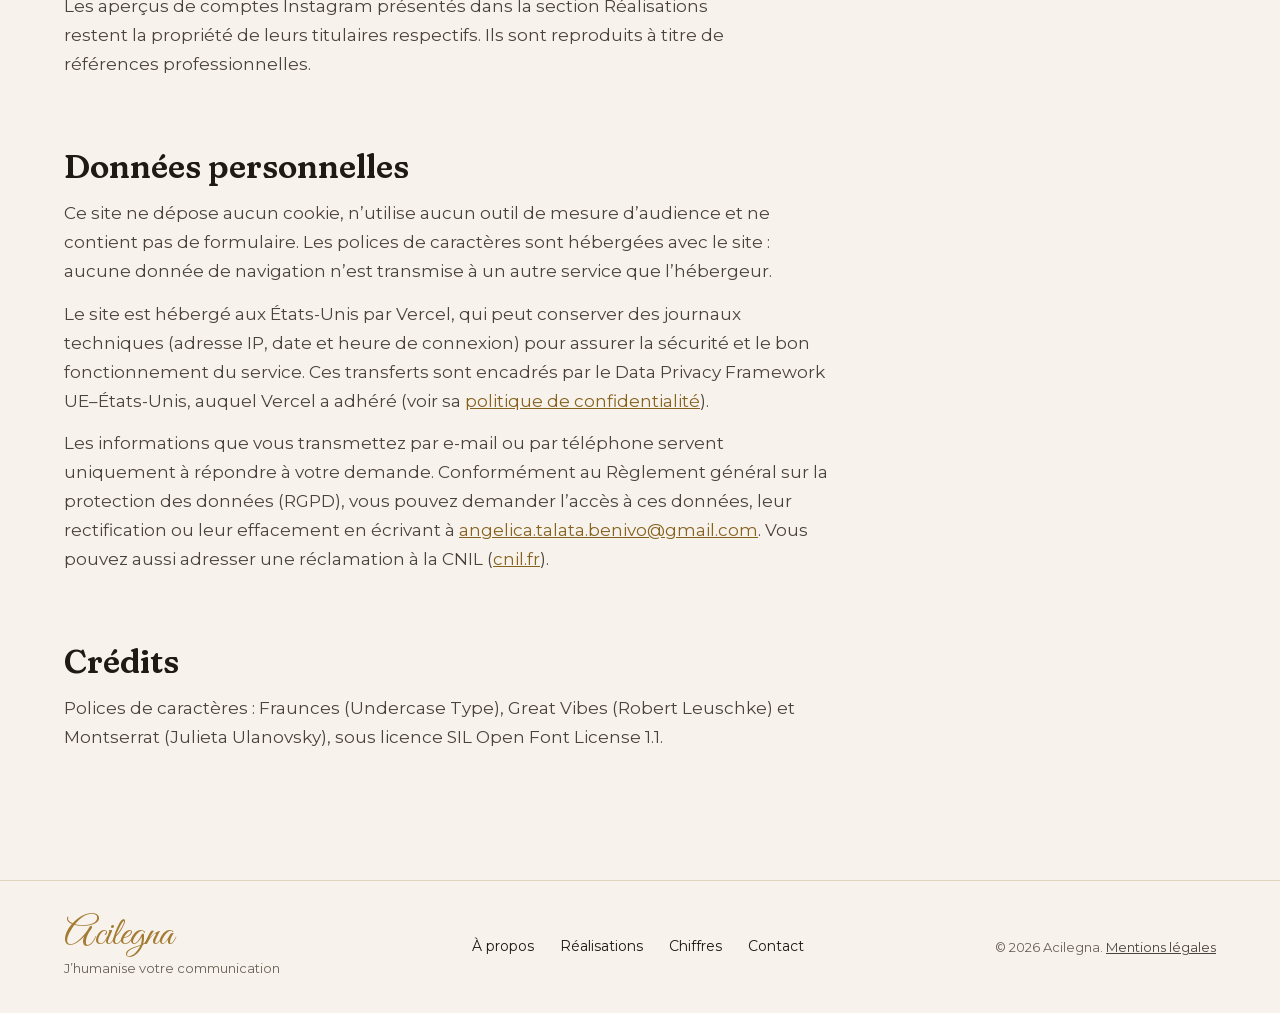
==== commit 12647c2b: "Animations d'arrivée et de défilement, adresse complète de l'éditrice - Héros : écriture de « Salut," ====
--- a/site/mentions-legales.html
+++ b/site/mentions-legales.html
@@ -23,6 +23,10 @@
 <link rel="preload" href="assets/fonts/fraunces-latin.woff2" as="font" type="font/woff2" crossorigin>
 <link rel="preload" href="assets/fonts/montserrat-latin.woff2" as="font" type="font/woff2" crossorigin>
 <link rel="preload" href="assets/fonts/great-vibes-latin.woff2" as="font" type="font/woff2" crossorigin>
+<script>
+/* Animations : activées avant le premier rendu (sauf prefers-reduced-motion), retirées si le script principal ne se charge pas */
+if (!matchMedia('(prefers-reduced-motion: reduce)').matches) { document.documentElement.classList.add('ac-motion'); setTimeout(function () { if (!window.acMotion) document.documentElement.classList.remove('ac-motion'); }, 3000); }
+</script>
 <link rel="stylesheet" href="assets/css/acilegna.css">
 <script src="assets/js/acilegna.js" defer></script>
 </head>
@@ -52,25 +56,25 @@
 <main class="ac-legal">
 <div class="ac-wrap">
 <div class="ac-legal-in">
-<a class="ac-link" href="/">Retour à l’accueil</a>
-<h1 class="ac-h2 ac-legal-title">Mentions légales</h1>
-<p class="ac-legal-lead">Informations sur l’éditeur et l’hébergeur du site, conformément à l’article&nbsp;6 de la loi n°&nbsp;2004-575 du 21&nbsp;juin 2004 pour la confiance dans l’économie numérique.</p>
+<a class="ac-link" href="/" data-reveal="up">Retour à l’accueil</a>
+<h1 class="ac-h2 ac-legal-title" data-reveal>Mentions légales</h1>
+<p class="ac-legal-lead" data-reveal>Informations sur l’éditeur et l’hébergeur du site, conformément à l’article&nbsp;6 de la loi n°&nbsp;2004-575 du 21&nbsp;juin 2004 pour la confiance dans l’économie numérique.</p>
 
-<section class="ac-legal-sec" aria-labelledby="ac-legal-editeur">
+<section data-reveal class="ac-legal-sec" aria-labelledby="ac-legal-editeur">
 <h2 id="ac-legal-editeur">Éditeur du site</h2>
 <dl class="ac-legal-list">
 <div><dt>Marque</dt><dd>Acilegna</dd></div>
 <div><dt>Responsable</dt><dd>Angélica Talata Benivo</dd></div>
 <div><dt>Statut</dt><dd><span class="ac-todo">[Statut à préciser]</span></dd></div>
 <div><dt>SIRET</dt><dd><span class="ac-todo">[SIRET à préciser]</span></dd></div>
-<div><dt>Adresse</dt><dd>7 chemin du Barrage, <span class="ac-todo">[Code postal et ville à préciser]</span></dd></div>
+<div><dt>Adresse</dt><dd>7 chemin du Barrage, 51000 Châlons-en-Champagne</dd></div>
 <div><dt>Téléphone</dt><dd><a href="tel:+33616321980">06 16 32 19 80</a></dd></div>
 <div><dt>E-mail</dt><dd><a href="mailto:angelica.talata.benivo@gmail.com">angelica.talata.benivo@gmail.com</a></dd></div>
 <div><dt>Directrice de la publication</dt><dd>Angélica Talata Benivo</dd></div>
 </dl>
 </section>
 
-<section class="ac-legal-sec" aria-labelledby="ac-legal-hebergeur">
+<section data-reveal class="ac-legal-sec" aria-labelledby="ac-legal-hebergeur">
 <h2 id="ac-legal-hebergeur">Hébergement</h2>
 <dl class="ac-legal-list">
 <div><dt>Hébergeur</dt><dd>Vercel Inc. (<a href="https://vercel.com/">vercel.com</a>)</dd></div>
@@ -79,20 +83,20 @@
 </dl>
 </section>
 
-<section class="ac-legal-sec" aria-labelledby="ac-legal-propriete">
+<section data-reveal class="ac-legal-sec" aria-labelledby="ac-legal-propriete">
 <h2 id="ac-legal-propriete">Propriété intellectuelle</h2>
 <p>Les textes, le logo, les photographies et la mise en page de ce site appartiennent à Angélica Talata Benivo, éditrice du site sous la marque Acilegna, sauf mention contraire. Toute reproduction, totale ou partielle, sans autorisation écrite préalable est interdite.</p>
 <p>Les aperçus de comptes Instagram présentés dans la section Réalisations restent la propriété de leurs titulaires respectifs. Ils sont reproduits à titre de références professionnelles.</p>
 </section>
 
-<section class="ac-legal-sec" aria-labelledby="ac-legal-donnees">
+<section data-reveal class="ac-legal-sec" aria-labelledby="ac-legal-donnees">
 <h2 id="ac-legal-donnees">Données personnelles</h2>
 <p>Ce site ne dépose aucun cookie, n’utilise aucun outil de mesure d’audience et ne contient pas de formulaire. Les polices de caractères sont hébergées avec le site&nbsp;: aucune donnée de navigation n’est transmise à un autre service que l’hébergeur.</p>
 <p>Le site est hébergé aux États-Unis par Vercel, qui peut conserver des journaux techniques (adresse IP, date et heure de connexion) pour assurer la sécurité et le bon fonctionnement du service. Ces transferts sont encadrés par le Data Privacy Framework UE–États-Unis, auquel Vercel a adhéré (voir sa <a href="https://vercel.com/legal/privacy-policy">politique de confidentialité</a>).</p>
 <p>Les informations que vous transmettez par e-mail ou par téléphone servent uniquement à répondre à votre demande. Conformément au Règlement général sur la protection des données (RGPD), vous pouvez demander l’accès à ces données, leur rectification ou leur effacement en écrivant à <a href="mailto:angelica.talata.benivo@gmail.com">angelica.talata.benivo@gmail.com</a>. Vous pouvez aussi adresser une réclamation à la CNIL (<a href="https://www.cnil.fr/">cnil.fr</a>).</p>
 </section>
 
-<section class="ac-legal-sec" aria-labelledby="ac-legal-credits">
+<section data-reveal class="ac-legal-sec" aria-labelledby="ac-legal-credits">
 <h2 id="ac-legal-credits">Crédits</h2>
 <p>Polices de caractères&nbsp;: Fraunces (Undercase Type), Great Vibes (Robert Leuschke) et Montserrat (Julieta Ulanovsky), sous licence SIL Open Font License&nbsp;1.1.</p>
 </section>
@@ -101,7 +105,7 @@
 </main>
 
 <footer class="ac-footer">
-<div class="ac-wrap ac-footer-in">
+<div class="ac-wrap ac-footer-in" data-reveal-group>
 <div>
 <a class="ac-wordmark" href="/">Acilegna</a>
 <p class="ac-footer-tag">J’humanise votre communication</p>
--- a/site/assets/css/acilegna.css
+++ b/site/assets/css/acilegna.css
@@ -232,3 +232,81 @@
   .ac-flip-in, .ac-sticker, .ac-ring { transition: none; }
   .ac-pearls--back, .ac-pearls--front, .ac-ring { translate: none; }
 }
+
+/* ---------- Animations ----------
+   Tout dépend de la classe .ac-motion, posée sur <html> par le script de tête
+   sauf avec prefers-reduced-motion : sans elle, la page est exactement la maquette, sans mouvement.
+   Les animations n'ont qu'un état de départ (from) : l'état final est toujours le style de la maquette. */
+.ac-root { --ease-out: cubic-bezier(0.23, 1, 0.32, 1); --ease-in-out: cubic-bezier(0.77, 0, 0.175, 1); --ease-write: cubic-bezier(0.65, 0, 0.35, 1); --ease-back: cubic-bezier(0.34, 1.56, 0.64, 1); }
+
+@keyframes ac-rise { from { opacity: 0; transform: translateY(26px); filter: blur(8px); } }
+@keyframes ac-up { from { opacity: 0; transform: translateY(24px); } }
+@keyframes ac-fade { from { opacity: 0; } }
+@keyframes ac-write { from { clip-path: inset(-50% 115% -50% -15%); } to { clip-path: inset(-50% -15% -50% -15%); } }
+@keyframes ac-zoom { from { opacity: 0; transform: scale(.94); } }
+@keyframes ac-pop { from { opacity: 0; transform: scale(.85); } }
+@keyframes ac-pearl { from { opacity: 0; transform: scale(.5); } }
+@keyframes ac-float { from { transform: translateY(-4px); } to { transform: translateY(5px); } }
+@keyframes ac-rope { from { transform: scaleX(0); } }
+@keyframes ac-drop { from { opacity: 0; transform: translateY(-36px); } }
+@keyframes ac-swing-in { 0% { rotate: calc(var(--r, 0deg) - 6deg); } 30% { rotate: calc(var(--r, 0deg) + 4deg); } 58% { rotate: calc(var(--r, 0deg) - 2.2deg); } 80% { rotate: calc(var(--r, 0deg) + .9deg); } 100% { rotate: var(--r, 0deg); } }
+@keyframes ac-stick { from { opacity: 0; transform: translateY(-16px) scale(1.12); } }
+@keyframes ac-logo { from { opacity: 0; transform: scale(.9) rotate(-10deg); } }
+@keyframes ac-progress { from { transform: scaleX(0); } to { transform: scaleX(1); } }
+
+/* Héros : séquence d'arrivée au chargement (CSS pur, hors du fil principal) */
+.ac-motion .ac-hero-hello { animation: ac-write 1.2s var(--ease-write) .1s backwards; }
+.ac-motion .ac-hero-name { animation: ac-rise 1.1s var(--ease-out) .25s backwards; }
+.ac-motion .ac-hero-tagline { animation: ac-rise 1s var(--ease-out) .4s backwards; }
+.ac-motion .ac-hero-lead { animation: ac-rise 1s var(--ease-out) .52s backwards; }
+.ac-motion .ac-hero-actions { animation: ac-rise 1s var(--ease-out) .64s backwards; }
+.ac-motion .ac-ring-box:not(.ac-ring-box--front) { animation: ac-zoom 1.3s var(--ease-out) .15s backwards; }
+.ac-motion .ac-portrait { animation: ac-up 1.2s var(--ease-out) .3s backwards; }
+.ac-motion .ac-pearl { animation: ac-pearl .7s var(--ease-back) calc(.75s + var(--i, 0) * 22ms) backwards; }
+.ac-motion .ac-pearls--back { animation: ac-float 7s ease-in-out 2s infinite alternate backwards; }
+.ac-motion .ac-pearls--front { animation: ac-float 5.5s ease-in-out 2s infinite alternate-reverse backwards; }
+
+/* Apparitions au défilement : [data-reveal] (un élément) et [data-reveal-group] (enfants décalés de 80 ms).
+   --delay est posé par le script quand plusieurs éléments entrent ensemble, --i est l'index de l'enfant. */
+.ac-motion [data-reveal]:not(.is-in), .ac-motion [data-reveal-group]:not(.is-in) > * { opacity: 0; }
+.ac-motion [data-reveal].is-in { animation: ac-rise 1s var(--ease-out) var(--delay, 0ms) backwards; }
+.ac-motion [data-reveal="up"].is-in { animation-name: ac-up; }
+.ac-motion [data-reveal="fade"].is-in { animation-name: ac-fade; }
+.ac-motion [data-reveal="script"].is-in { animation: ac-write 1.2s var(--ease-write) calc(var(--delay, 0ms) + 150ms) backwards; }
+.ac-motion [data-reveal="rope"].is-in { transform-origin: 0 50%; animation: ac-rope 1.4s var(--ease-in-out) var(--delay, 0ms) backwards; }
+.ac-motion [data-reveal="logo"].is-in { animation: ac-logo 1.5s var(--ease-out) var(--delay, 0ms) backwards; }
+.ac-motion [data-reveal-group].is-in > * { animation: ac-up .9s var(--ease-out) calc(var(--delay, 0ms) + var(--i, 0) * 80ms) backwards; }
+.ac-motion [data-reveal-group].is-in .ac-trend { animation: ac-pop .6s var(--ease-back) calc(var(--delay, 0ms) + var(--i, 0) * 80ms + 650ms) backwards; }
+/* Étiquettes : posées une à une sur la machine à écrire */
+.ac-motion [data-reveal-group="stick"].is-in > * { animation: ac-stick .7s var(--ease-back) calc(var(--delay, 0ms) + 350ms + var(--i, 0) * 110ms) backwards; }
+/* Tirages : ils tombent sur le fil puis se balancent autour de leur pince ; le survol reprend la main une fois posés (.is-settled) */
+.ac-motion [data-reveal-group="print"].is-in > * { animation: ac-drop 1s var(--ease-out) calc(var(--delay, 0ms) + 250ms + var(--i, 0) * 110ms) backwards; }
+.ac-motion [data-reveal-group="print"].is-in > :not(.is-settled) .ac-print-photo { animation: ac-swing-in 1.6s ease-in-out calc(var(--delay, 0ms) + 450ms + var(--i, 0) * 110ms) backwards; }
+
+/* En-tête : ombre une fois la page défilée, barre de lecture dorée (navigateurs compatibles) */
+.ac-header.is-scrolled { box-shadow: 0 14px 30px -24px rgba(80, 60, 30, .4); }
+.ac-motion .ac-header { transition: box-shadow .4s ease; }
+@supports (animation-timeline: scroll()) {
+  .ac-motion .ac-header::after { content: ""; position: absolute; left: 0; right: 0; bottom: -1px; height: 2px; background: var(--or); transform-origin: 0 50%; pointer-events: none; animation: ac-progress linear both; animation-timeline: scroll(root); }
+}
+.ac-nav a.is-active { background: var(--or-voile); }
+
+/* Menu mobile : les liens glissent en place à l'ouverture */
+.ac-motion .ac-menu a { transition: opacity .35s var(--ease-out), transform .35s var(--ease-out); }
+.ac-motion .ac-menu a:nth-child(2) { transition-delay: 40ms; }
+.ac-motion .ac-menu a:nth-child(3) { transition-delay: 80ms; }
+.ac-motion .ac-menu a:nth-child(4) { transition-delay: 120ms; }
+@starting-style { .ac-motion .ac-menu a { opacity: 0; transform: translateY(-10px); } }
+
+/* Retour tactile à l'appui sur les boutons */
+.ac-motion .ac-btn:active { transform: scale(.97); transition-duration: .12s; }
+.ac-motion .ac-copy, .ac-motion .ac-menu-btn { transition: border-color .2s ease, color .2s ease, background-color .2s ease, transform .16s var(--ease-out); }
+.ac-motion .ac-copy:active, .ac-motion .ac-menu-btn:active { transform: scale(.97); }
+.ac-copy.is-copied { border-color: var(--or); background: var(--or-voile); color: var(--encre); }
+
+/* Passage en fondu entre l'accueil et les mentions légales, en-tête immobile */
+@media (prefers-reduced-motion: no-preference) {
+  @view-transition { navigation: auto; }
+  .ac-header { view-transition-name: ac-header; }
+  ::view-transition-old(root), ::view-transition-new(root) { animation-duration: .35s; }
+}
